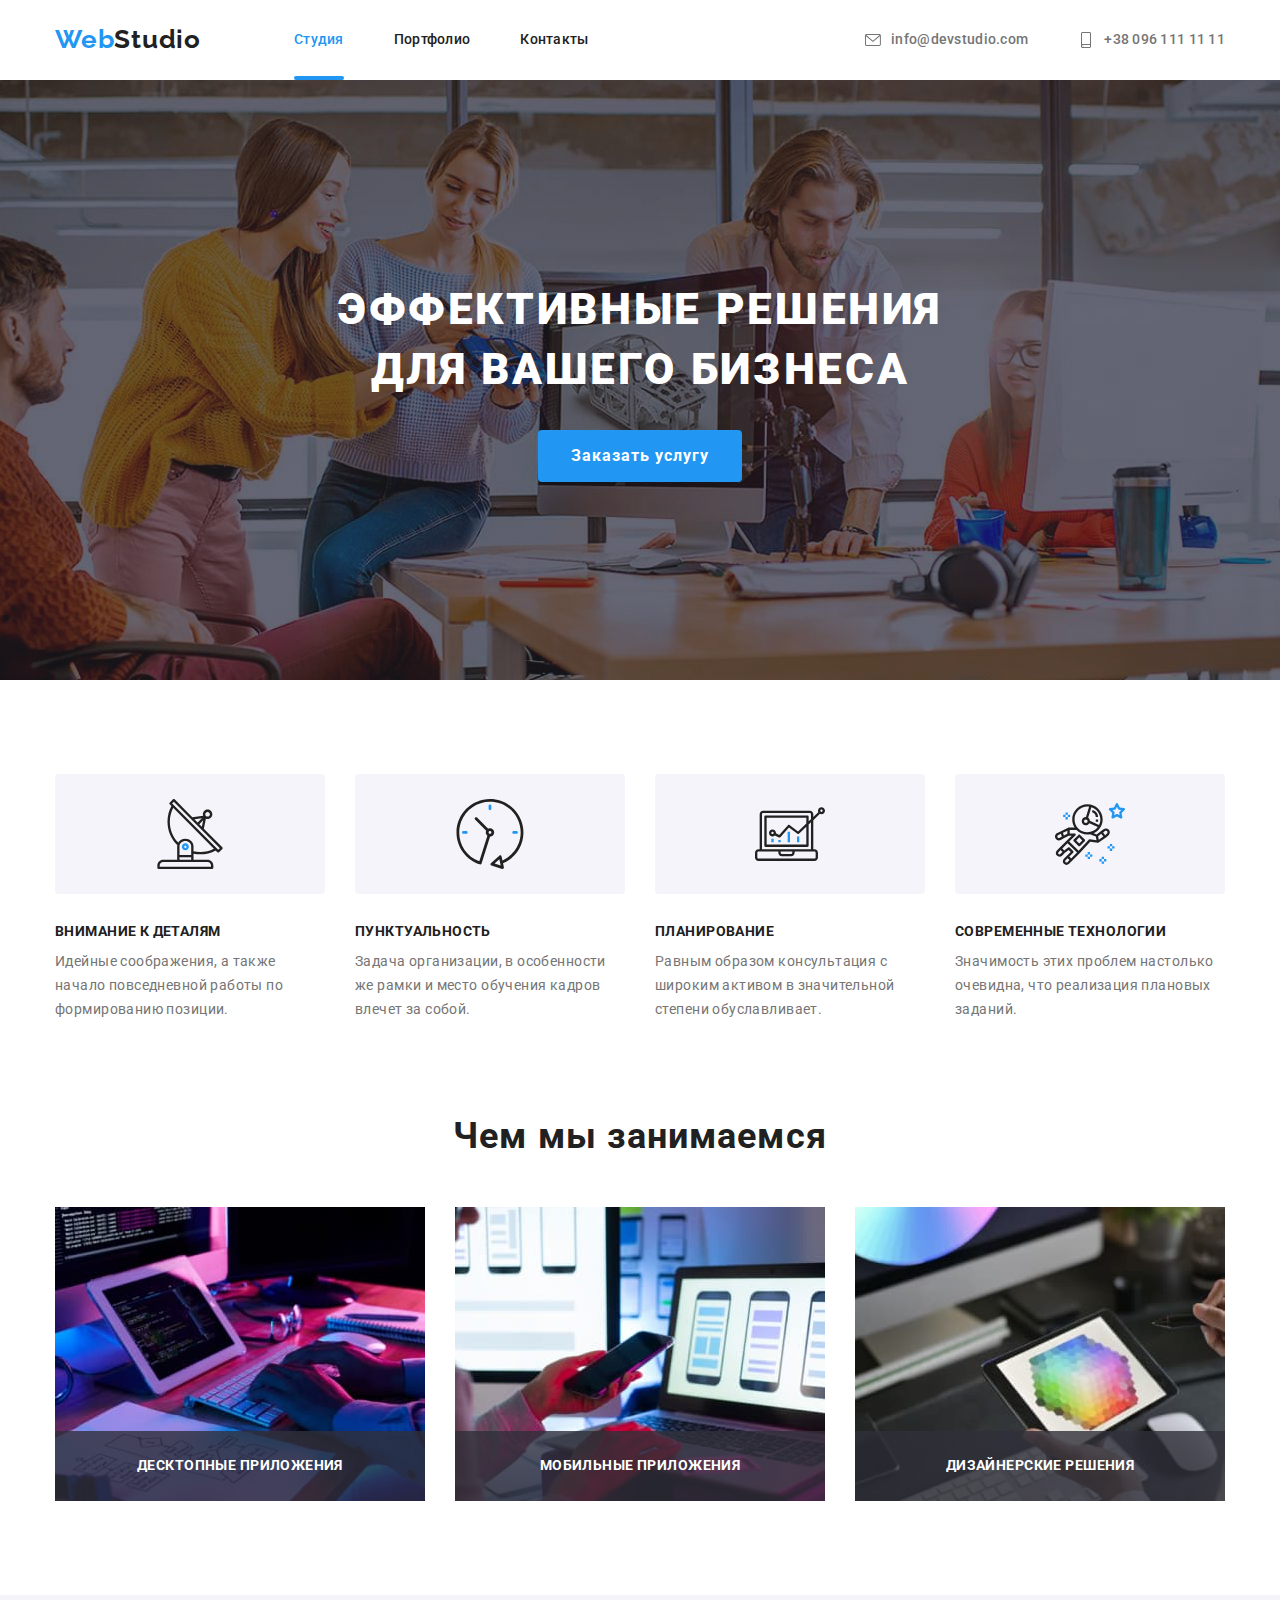
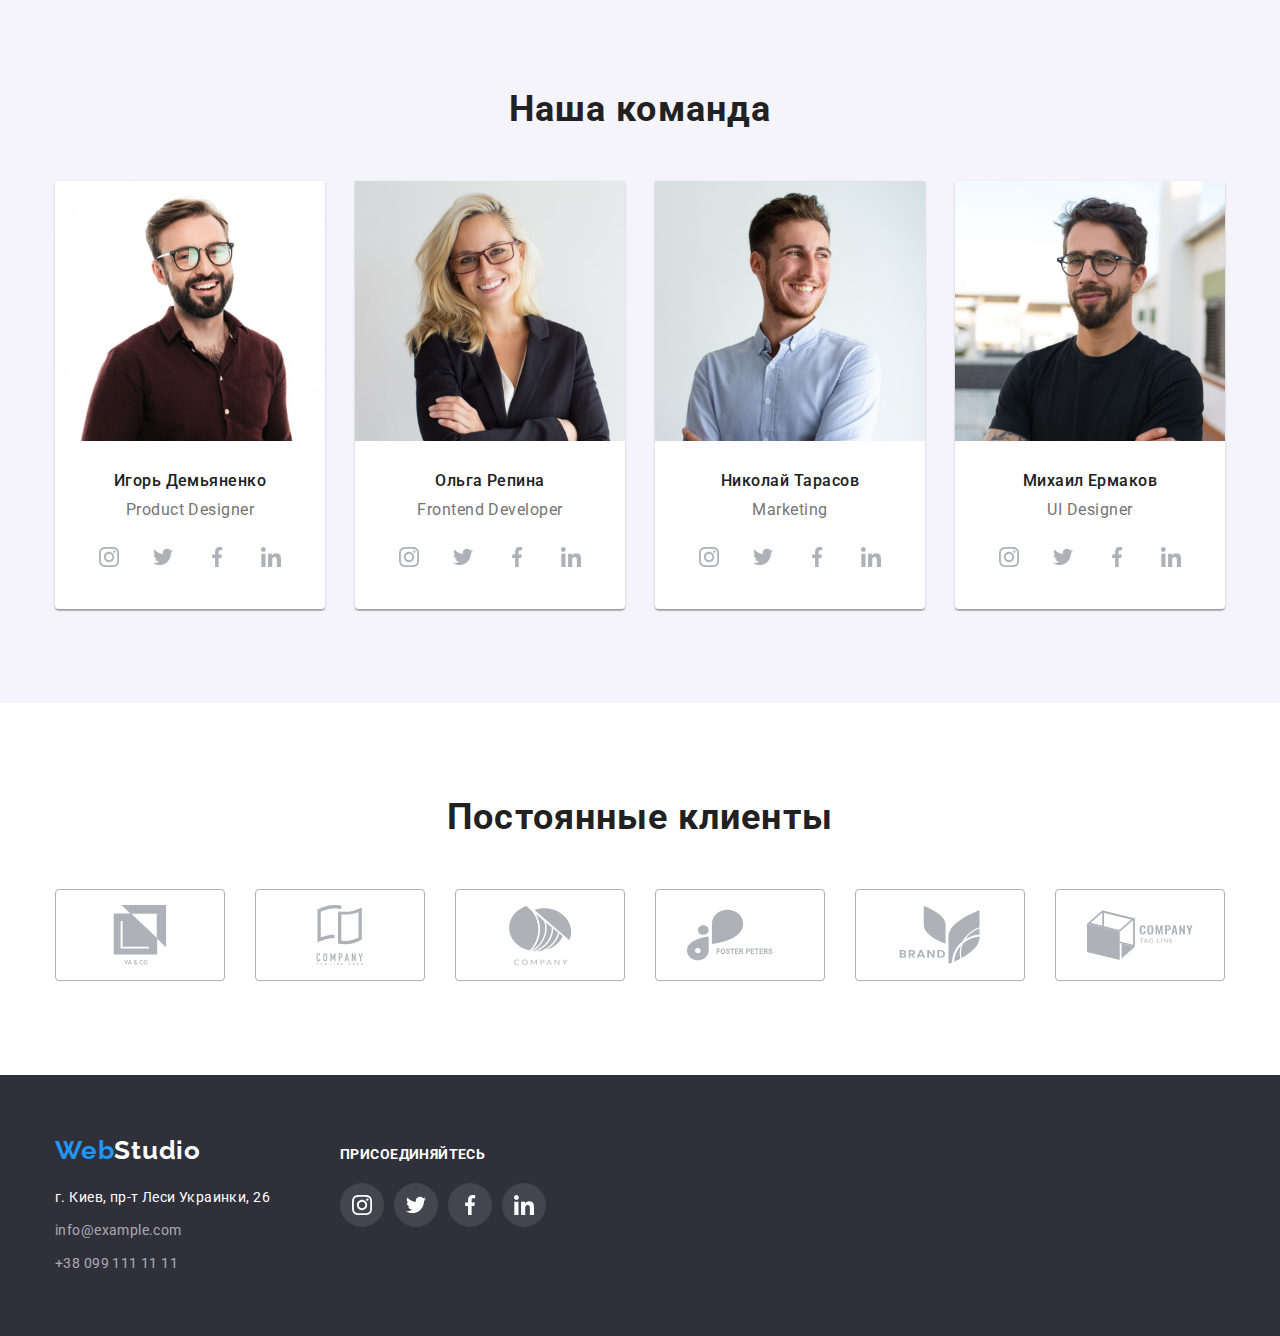
==== index.html @ 3526ee23 "Добавляет анимацию на карточки" ====
<!DOCTYPE html>
<html lang="ru">
  <head>
    <meta charset="UTF-8" />
    <meta http-equiv="X-UA-Compatible" content="IE=edge" />
    <meta name="viewport" content="width=device-width, initial-scale=1.0" />
    <link rel="preconnect" href="https://fonts.googleapis.com" />
    <link rel="preconnect" href="https://fonts.gstatic.com" crossorigin />
    <link
      href="https://fonts.googleapis.com/css2?family=Raleway:wght@700&family=Roboto:wght@400;500;700;900&display=swap"
      rel="stylesheet"
    />
    <link rel="stylesheet" href="./css/reset.css" />
    <link
      rel="stylesheet"
      href="https://cdnjs.cloudflare.com/ajax/libs/modern-normalize/1.1.0/modern-normalize.min.css"
      integrity="sha512-wpPYUAdjBVSE4KJnH1VR1HeZfpl1ub8YT/NKx4PuQ5NmX2tKuGu6U/JRp5y+Y8XG2tV+wKQpNHVUX03MfMFn9Q=="
      crossorigin="anonymous"
      referrerpolicy="no-referrer"
    />
    <link rel="stylesheet" href="./css/style.css" />
    <title>WebStudio</title>
  </head>
  <body>
    <!-- Шапка сайта -->
    <div class="container">
      <header class="nav">
        <nav class="nav-logo">
          <a href="./index.html" class="logo link"
            >Web<span class="logoblack">Studio</span></a
          >
          <ul class="site-nav list">
            <li class="item">
              <a href="./index.html" class="link current">Студия</a>
            </li>
            <li class="item">
              <a href="./portfolio.html" class="link">Портфолио</a>
            </li>
            <li class="item"><a href="" class="link">Контакты</a></li>
          </ul>
        </nav>
        <ul class="site-nav-contacts list">
          <li class="item">
            <a href="" class="link"
              ><svg class="link-item">
                <use href="./images/sprite.svg#icon-envelope"></use></svg
              >info@devstudio.com</a
            >
          </li>
          <li class="item">
            <a href="" class="link"
              ><svg class="link-item">
                <use href="./images/sprite.svg#icon-smartphone"></use></svg
              >+38 096 111 11 11</a
            >
          </li>
        </ul>
      </header>
    </div>
    <main>
      <!-- Секция HERO -->
      <section class="promo">
        <div class="container">
          <h1 class="headline">Эффективные решения для вашего бизнеса</h1>
          <button type="button" class="btn-hero">Заказать услугу</button>
        </div>
      </section>
      <!-- Преимущества -->
      <section class="features">
        <div class="container">
          <h2 class="visually-hidden">Особенности</h2>
          <ul class="list">
            <li class="features-item">
              <div class="features-bg">
                <svg class="features-card">
                  <use href="./images/sprite.svg#icon-antenna"></use>
                </svg>
              </div>
              <h3 class="title">Внимание к деталям</h3>
              <p class="text">
                Идейные соображения, а также начало повседневной работы по
                формированию позиции.
              </p>
            </li>

            <li class="features-item">
              <div class="features-bg">
                <svg class="features-card">
                  <use href="./images/sprite.svg#icon-clock"></use>
                </svg>
              </div>
              <h3 class="title">Пунктуальность</h3>
              <p class="text">
                Задача организации, в особенности же рамки и место обучения
                кадров влечет за собой.
              </p>
            </li>

            <li class="features-item">
              <div class="features-bg">
                <svg class="features-card">
                  <use href="./images/sprite.svg#icon-diagram"></use>
                </svg>
              </div>
              <h3 class="title">Планирование</h3>
              <p class="text">
                Равным образом консультация с широким активом в значительной
                степени обуславливает.
              </p>
            </li>

            <li class="features-item">
              <div class="features-bg">
                <svg class="features-card">
                  <use href="./images/sprite.svg#icon-astronaut"></use>
                </svg>
              </div>
              <h3 class="title">Современные технологии</h3>
              <p class="text">
                Значимость этих проблем настолько очевидна, что реализация
                плановых заданий.
              </p>
            </li>
          </ul>
        </div>
      </section>
      <!-- Чем занимаемся -->
      <section class="activity">
        <div class="container">
          <h2 class="section-title">Чем мы занимаемся</h2>
          <ul class="section-product list">
            <li class="item">
              <a href=""
                ><img src="./images/box-1.jpg" alt="Поддержка" />
                <p class="item-text">Десктопные приложения</p>
              </a>
            </li>
            <li class="item">
              <a href=""
                ><img src="./images/box-2.jpg" alt="Модернизация" />
                <p class="item-text">Мобильные приложения</p>
              </a>
            </li>
            <li class="item">
              <a href=""><img src="./images/box-3.jpg" alt="Оптимизация" /> </a>
              <p class="item-text">Дизайнерские решения</p>
            </li>
          </ul>
        </div>
      </section>
      <!-- Команда -->
      <section class="team">
        <div class="container">
          <h2 class="section-title">Наша команда</h2>
          <ul class="team-roll list">
            <li class="team-list">
              <div class="taem-thumb">
                <img src="./images/img-1.jpg" alt="Игорь Демьяненко" />
              </div>
              <div class="team-content">
                <h3 class="title">Игорь Демьяненко</h3>
                <p lang="en" class="text">Product Designer</p>
                <ul class="team-social social-list list">
                  <li class="item">
                    <a href="" class="social-link"
                      ><svg class="social-icon">
                        <use
                          href="./images/sprite.svg#icon-instagram"
                        ></use></svg
                    ></a>
                  </li>
                  <li class="item">
                    <a href="" class="social-link"
                      ><svg class="social-icon">
                        <use href="./images/sprite.svg#icon-twitter"></use></svg
                    ></a>
                  </li>
                  <li class="item">
                    <a href="" class="social-link"
                      ><svg class="social-icon">
                        <use
                          href="./images/sprite.svg#icon-facebook"
                        ></use></svg
                    ></a>
                  </li>
                  <li class="item">
                    <a href="" class="social-link"
                      ><svg class="social-icon">
                        <use
                          href="./images/sprite.svg#icon-linkedin"
                        ></use></svg
                    ></a>
                  </li>
                </ul>
              </div>
            </li>

            <li class="team-list">
              <div class="team-thumb">
                <img src="./images/img-2.jpg" alt="Ольга Репина" />
              </div>
              <div class="team-content">
                <h3 class="title">Ольга Репина</h3>
                <p lang="en" class="text">Frontend Developer</p>
                <ul class="team-social social-list list">
                  <li class="item">
                    <a href="" class="social-link"
                      ><svg class="social-icon">
                        <use
                          href="./images/sprite.svg#icon-instagram"
                        ></use></svg
                    ></a>
                  </li>
                  <li class="item">
                    <a href="" class="social-link"
                      ><svg class="social-icon">
                        <use href="./images/sprite.svg#icon-twitter"></use></svg
                    ></a>
                  </li>
                  <li class="item">
                    <a href="" class="social-link"
                      ><svg class="social-icon">
                        <use
                          href="./images/sprite.svg#icon-facebook"
                        ></use></svg
                    ></a>
                  </li>
                  <li class="item">
                    <a href="" class="social-link"
                      ><svg class="social-icon">
                        <use
                          href="./images/sprite.svg#icon-linkedin"
                        ></use></svg
                    ></a>
                  </li>
                </ul>
              </div>
            </li>

            <li class="team-list">
              <div class="team-thumb">
                <img src="./images/img-3.jpg" alt="Николай Тарасов" />
              </div>
              <div class="team-content">
                <h3 class="title">Николай Тарасов</h3>
                <p lang="en" class="text">Marketing</p>
                <ul class="team-social social-list list">
                  <li class="item">
                    <a href="" class="social-link"
                      ><svg class="social-icon">
                        <use
                          href="./images/sprite.svg#icon-instagram"
                        ></use></svg
                    ></a>
                  </li>
                  <li class="item">
                    <a href="" class="social-link"
                      ><svg class="social-icon">
                        <use href="./images/sprite.svg#icon-twitter"></use></svg
                    ></a>
                  </li>
                  <li class="item">
                    <a href="" class="social-link"
                      ><svg class="social-icon">
                        <use
                          href="./images/sprite.svg#icon-facebook"
                        ></use></svg
                    ></a>
                  </li>
                  <li class="item">
                    <a href="" class="social-link"
                      ><svg class="social-icon">
                        <use
                          href="./images/sprite.svg#icon-linkedin"
                        ></use></svg
                    ></a>
                  </li>
                </ul>
              </div>
            </li>

            <li class="team-list">
              <div class="team-thumb">
                <img src="./images/img-4.jpg" alt="Михаил Ермаков" />
              </div>
              <div class="team-content">
                <h3 class="title">Михаил Ермаков</h3>
                <p lang="en" class="text">UI Designer</p>
                <ul class="team-social social-list list">
                  <li class="item">
                    <a href="" class="social-link"
                      ><svg class="social-icon">
                        <use
                          href="./images/sprite.svg#icon-instagram"
                        ></use></svg
                    ></a>
                  </li>
                  <li class="item">
                    <a href="" class="social-link"
                      ><svg class="social-icon">
                        <use href="./images/sprite.svg#icon-twitter"></use></svg
                    ></a>
                  </li>
                  <li class="item">
                    <a href="" class="social-link"
                      ><svg class="social-icon">
                        <use
                          href="./images/sprite.svg#icon-facebook"
                        ></use></svg
                    ></a>
                  </li>
                  <li class="item">
                    <a href="" class="social-link"
                      ><svg class="social-icon">
                        <use
                          href="./images/sprite.svg#icon-linkedin"
                        ></use></svg
                    ></a>
                  </li>
                </ul>
              </div>
            </li>
          </ul>
        </div>
      </section>
      <section class="clients">
        <div class="container">
          <h2 class="section-title">Постоянные клиенты</h2>
          <ul class="clients-list list">
            <li class="client-item">
              <a href="" class="clients-link"
                ><svg class="clients-card">
                  <use href="./images/sprite.svg#icon-company-1"></use></svg
              ></a>
            </li>

            <li class="client-item">
              <a href="" class="clients-link"
                ><svg class="clients-card">
                  <use href="./images/sprite.svg#icon-company-2"></use></svg
              ></a>
            </li>

            <li class="client-item">
              <a href="" class="clients-link"
                ><svg class="clients-card">
                  <use href="./images/sprite.svg#icon-company-4"></use></svg
              ></a>
            </li>

            <li class="client-item">
              <a href="" class="clients-link"
                ><svg class="clients-card">
                  <use href="./images/sprite.svg#icon-company-3"></use></svg
              ></a>
            </li>

            <li class="client-item">
              <a href="" class="clients-link"
                ><svg class="clients-card">
                  <use href="./images/sprite.svg#icon-company-5"></use></svg
              ></a>
            </li>

            <li class="client-item">
              <a href="" class="clients-link"
                ><svg class="clients-card">
                  <use href="./images/sprite.svg#icon-company-6"></use></svg
              ></a>
            </li>
          </ul>
        </div>
      </section>
    </main>
    <!-- Футер -->
    <footer class="footer">
      <div class="container wrap">
        <div class="footer-left">
          <a href="./index.html" class="logo link"
            >Web<span class="logo-white">Studio</span></a
          >
          <address>
            <ul class="address-list list">
              <li class="address-item">
                <a href="" class="link address-contact map"
                  >г. Киев, пр-т Леси Украинки, 26</a
                >
              </li>
              <li class="address-item">
                <a href="mailto:info@example.com" class="link address-contact"
                  >info@example.com</a
                >
              </li>
              <li class="address-item">
                <a href="tel:+380991111111" class="link address-contact"
                  >+38 099 111 11 11</a
                >
              </li>
            </ul>
          </address>
        </div>
        <div class="footer-right">
          <h2 class="visually-hidden">Соцсети</h2>
          <h3 class="title">Присоединяйтесь</h3>
          <ul class="team-social social-list list">
            <li class="item">
              <a href="" class="social-link"
                ><svg class="social-icon">
                  <use href="./images/sprite.svg#icon-instagram"></use></svg
              ></a>
            </li>
            <li class="item">
              <a href="" class="social-link"
                ><svg class="social-icon">
                  <use href="./images/sprite.svg#icon-twitter"></use></svg
              ></a>
            </li>
            <li class="item">
              <a href="" class="social-link"
                ><svg class="social-icon">
                  <use href="./images/sprite.svg#icon-facebook"></use></svg
              ></a>
            </li>
            <li class="item">
              <a href="" class="social-link"
                ><svg class="social-icon">
                  <use href="./images/sprite.svg#icon-linkedin"></use></svg
              ></a>
            </li>
          </ul>
        </div>
      </div>
    </footer>
  </body>
</html>
---- css/style.css ----
:root {
  /* -----Цветовые переменные----- */
  --primary-text-color: #212121;
  --secondary-text-color: #757575;
  --accent-color: #2196f3;
  --heading-color: #ffffff;
  --footer-color: #2f303a;
  --footer-address: rgba(255, 255, 255, 0.6);
  --background-filter: #f5f4fa;
  /* -----Числовые переменные----- */
  --body-padding: 15px;
  --section-padding: 94px;
  --card-set-gap: 30px;
}

body {
  color: var(--primary-text-color);
  font-family: Roboto, sans-serif;
}

img {
  display: block;
  max-width: 100%;
  height: auto;
}

.visually-hidden {
  position: absolute;
  width: 1px;
  height: 1px;
  margin: -1px;
  padding: 0;
  overflow: hidden;
  border: 0;
  clip: rect(0 0 0 0);
}

.container {
  width: 1200px;
  padding-left: var(--body-padding);
  padding-right: var(--body-padding);
  margin-left: auto;
  margin-right: auto;
}

.list {
  padding: 0;
  margin: 0;
  list-style: none;
}

.link {
  text-decoration: none;
  cursor: pointer;
}

/* -----Хедер----- */
/* -----Лого----- */

.nav {
  display: flex;
  align-items: center;
}

.nav-logo {
  display: flex;
}

.nav-logo .link {
  padding-top: 24px;
  padding-bottom: 25px;
}

.logo {
  color: var(--accent-color);
  font-family: Raleway;
  font-weight: 700;
  font-size: 26px;
  line-height: 1.2;
  letter-spacing: 0.03em;
}

.logo .logoblack {
  color: var(--primary-text-color);
}

.logo .logo-white {
  color: var(--heading-color);
}
/* -----Навигация----- */
.site-nav {
  display: flex;
  margin-left: 93px;
}

.site-nav .item + .item {
  margin-left: 50px;
}

.site-nav .link {
  position: relative;
  display: block;
  padding-top: 32px;
  padding-bottom: 32px;

  transition: color 250ms cubic-bezier(0.4, 0, 0.2, 1);

  color: var(--primary-text-color);
  font-weight: 500;
  font-size: 14px;
  line-height: 1.14;
  letter-spacing: 0.02em;
}

.site-nav .link.current {
  color: var(--accent-color);
}

.site-nav .link.current::after {
  position: absolute;
  left: 0;
  bottom: 0;
  content: "";
  width: 100%;
  height: 4px;
  border-radius: 2px;
  background-color: var(--accent-color);
}

.site-nav .link:hover,
.site-nav .link:focus {
  color: var(--accent-color);
}

/* -----Контакты----- */

.site-nav-contacts {
  display: flex;
  margin-left: auto;
}

.site-nav-contacts .item + .item {
  margin-left: 50px;
}

.site-nav-contacts .link {
  display: flex;
  align-items: center;
  padding-top: 32px;
  padding-bottom: 32px;

  transition: color 250ms cubic-bezier(0.4, 0, 0.2, 1);

  color: var(--secondary-text-color);
  font-weight: 500;
  font-size: 14px;
  line-height: 1.14;
  letter-spacing: 0.02em;
}

.link-item {
  width: 16px;
  height: 16px;
  fill: var(--secondary-text-color);
  margin-right: 10px;
}

.site-nav-contacts .link:hover,
.site-nav-contacts .link:focus {
  color: var(--accent-color);
}

.site-nav-contacts .link:hover .link-item,
.site-nav-contacts .link:focus .link-item {
  fill: var(--accent-color);
}

/* -----Секция HERO----- */

.promo {
  height: 600px;
  max-width: 1600px;
  margin-left: auto;
  margin-right: auto;
  background-color: var(--footer-color);
  background-image: linear-gradient(
      rgba(47, 48, 58, 0.4),
      rgba(47, 48, 58, 0.4)
    ),
    url(../images/main-bg.jpg);
  background-repeat: no-repeat;
  background-position: center;
  background-size: cover;
  text-align: center;
  padding-top: 200px;
  padding-bottom: 200px;
}

.headline {
  display: block;
  width: 696px;
  margin: 0 auto;

  color: var(--heading-color);
  font-weight: 900;
  font-size: 44px;
  line-height: 1.36;
  text-align: center;
  letter-spacing: 0.06em;
  text-transform: uppercase;
}

.btn-hero {
  display: inline-block;
  border-radius: 4px;
  border: 1px solid transparent;
  padding-top: 10px;
  padding-right: 32px;
  padding-bottom: 10px;
  padding-left: 32px;
  min-width: 200px;
  margin-top: 30px;

  background-color: var(--accent-color);
  color: var(--heading-color);
  font-family: Roboto;
  font-style: normal;
  font-weight: 700;
  font-size: 16px;
  line-height: 1.9;
  letter-spacing: 0.06em;
  align-items: center;
  text-align: center;
}

/* -----Преимущества----- */

.features {
  padding-top: var(--section-padding);
}

.features .list {
  display: flex;
  justify-content: space-between;
}

.features-bg {
  display: flex;
  height: 120px;
  align-items: center;
  justify-content: center;
  background: var(--background-filter);
  border-radius: 4px;
  margin-bottom: 30px;
}

.features-card {
  width: 70px;
  height: 70px;
}

.features-item {
  width: 270px;
}

.features-item .title {
  color: var(--primary-text-color);
  font-weight: 700;
  font-size: 14px;
  line-height: 1.14;
  letter-spacing: 0.03em;
  text-transform: uppercase;
  padding-bottom: 10px;
}

.features-item .text {
  color: var(--secondary-text-color);
  font-size: 14px;
  line-height: 1.7;
  letter-spacing: 0.03em;
}

/* -----Чем занимаемся----- */

.activity {
  padding-top: var(--section-padding);
  padding-bottom: var(--section-padding);
}

.section-title {
  margin-top: 0;
  margin-bottom: 0;
  color: var(--primary-text-color);
  font-weight: 700;
  font-size: 36px;
  line-height: 1.16;
  text-align: center;
  letter-spacing: 0.03em;
}

.section-product {
  display: flex;
  justify-content: space-between;
  margin-top: 50px;
}

.section-product > .item {
  position: relative;
}

.item-text {
  display: flex;
  align-items: center;
  justify-content: center;
  height: 70px;
  width: 100%;

  position: absolute;
  bottom: 0;
  left: 0;

  font-weight: bold;
  font-size: 14px;
  line-height: 1.14;
  text-align: center;
  letter-spacing: 0.03em;
  text-transform: uppercase;
  color: var(--heading-color);

  background: rgba(47, 48, 58, 0.8);
}

/* -----Команда----- */

.team {
  padding-top: var(--section-padding);
  padding-bottom: var(--section-padding);
  background-color: var(--background-filter);
}

.team .section-title {
  margin-bottom: 50px;
}

.team-roll {
  display: flex;
  flex-wrap: wrap;
  margin-top: -50px;
  margin-left: -30px;
}

.team-list {
  flex-basis: calc(100% / 4 - 30px);
  margin-top: 50px;
  margin-left: 30px;

  box-shadow: 0px 1px 3px rgba(0, 0, 0, 0.12), 0px 1px 1px rgba(0, 0, 0, 0.14),
    0px 2px 1px rgba(0, 0, 0, 0.2);
  border-radius: 0px 0px 4px 4px;
  overflow: hidden;
}

.team-content {
  text-align: center;
  padding-top: 30px;
  padding-bottom: 30px;

  background-color: var(--heading-color);
}

.team-list .title {
  margin-bottom: 10px;

  color: var(--primary-text-color);
  font-weight: 500;
  font-size: 16px;
  line-height: 1.19;
  letter-spacing: 0.03em;
}

.team-list .text {
  color: var(--secondary-text-color);
  font-size: 16px;
  line-height: 1.19;
  letter-spacing: 0.03em;
  margin-bottom: 16px;
}

.team-social {
  display: flex;
  justify-content: center;
}

.social-list .item {
  width: 44px;
  height: 44px;
}

.social-list .item + .item {
  margin-left: 10px;
}

.social-link {
  display: flex;
  align-items: center;
  justify-content: center;

  width: 100%;
  height: 100%;
  border-radius: 50%;

  transition: background-color 250ms cubic-bezier(0.4, 0, 0.2, 1);
}

.social-link:focus,
.social-link:hover {
  background-color: var(--accent-color);
}

.social-icon {
  width: 20px;
  height: 20px;
  fill: #afb1b8;

  transition: fill 250ms cubic-bezier(0.4, 0, 0.2, 1);
}

.social-link:focus .social-icon,
.social-link:hover .social-icon {
  fill: var(--heading-color);
}

/* -----Клиенты----- */

.clients {
  padding-top: var(--section-padding);
  padding-bottom: var(--section-padding);
}

.clients-list {
  display: flex;
  flex-direction: row;
  margin-top: 50px;
}

.client-item + .client-item {
  margin-left: 30px;
}

.clients-link {
  display: flex;
  justify-content: space-around;
  align-items: center;
  width: 170px;
  height: 92px;
  border: 1px solid #afb1b8;
  box-sizing: border-box;
  border-radius: 4px;

  transition: border 250ms cubic-bezier(0.4, 0, 0.2, 1);
}

.clients-link:hover,
.clients-link:focus {
  border: 1px solid var(--accent-color);
}

.clients-card {
  align-items: center;
  width: 106px;
  height: 60px;
  fill: #afb1b8;
}

/* -----Футтер----- */

.footer {
  background-color: var(--footer-color);
  padding-top: 60px;
  padding-bottom: 60px;
}

.wrap {
  display: flex;
  align-items: baseline;
}

.footer-left {
  margin-right: 70px;
}

.footer .logo {
  display: block;
  margin-bottom: 20px;
}

.address-list {
  display: flex;
  flex-direction: column;
}

.address-contact {
  color: var(--footer-address);
  font-style: normal;
  font-size: 14px;
  line-height: 1.71;
  letter-spacing: 0.03em;

  transition: color 250ms cubic-bezier(0.4, 0, 0.2, 1);
}

.map {
  color: var(--heading-color);
}

.address-list .address-item + .address-item {
  margin-top: 9px;
}

.address-contact:hover,
.address-contact:focus {
  color: var(--heading-color);
}

.footer-right > .title {
  color: var(--heading-color);
  font-weight: 700;
  font-size: 14px;
  line-height: 1.14;
  letter-spacing: 0.03em;
  text-transform: uppercase;
  margin-bottom: 20px;
}

.footer-right .social-link {
  background-color: rgba(255, 255, 255, 0.1);
}

.footer-right .social-link:hover,
.footer-right .social-link:focus {
  background-color: var(--accent-color);
}

.footer-right .social-icon {
  fill: #ffffff;
}

/* -----ВТОРАЯ СТРАНИЦА----- */

/* -----Фильтр----- */
.card-container {
  border-top: 1px solid #ececec;
  padding-top: var(--section-padding);
  padding-bottom: var(--section-padding);
}

.filter-list {
  display: flex;
  justify-content: center;
  margin-bottom: 50px;
}

.filter-list .item {
  display: inline-block;
}

.filter-list .item + .item {
  margin-left: 8px;
}

.btn-filter {
  display: inline-block;
  background-color: var(--background-filter);
  height: 38px;
  border-radius: 4px;
  border: 1px solid transparent;
  padding: 6px 22px;

  font-family: Roboto;
  font-style: normal;
  font-weight: 500;
  font-size: 16px;
  line-height: 1.62;
  text-align: center;
  letter-spacing: 0.03em;

  transition: background-color 250ms cubic-bezier(0.4, 0, 0.2, 1),
    color 250ms cubic-bezier(0.4, 0, 0.2, 1),
    box-shadow 250ms cubic-bezier(0.4, 0, 0.2, 1);
}

.btn-filter:hover,
.btn-filter:focus {
  background-color: var(--accent-color);
  color: var(--background-filter);
  box-shadow: 0px 3px 1px rgba(0, 0, 0, 0.1), 0px 1px 2px rgba(0, 0, 0, 0.08),
    0px 2px 2px rgba(0, 0, 0, 0.12);
}

/* -----Карточки----- */

.card-set {
  display: flex;
  flex-wrap: wrap;
  margin-top: calc(-1 * var(--card-set-gap));
  margin-left: calc(-1 * var(--card-set-gap));
}

.card-set .item {
  display: flex;
  flex-direction: column;
  flex-basis: calc(100% / 3 - var(--card-set-gap));
  margin-top: var(--card-set-gap);
  margin-left: var(--card-set-gap);
  width: 370px;
  border: 1px solid #eeeeee;

  transition: box-shadow 250ms cubic-bezier(0.4, 0, 0.2, 1);
}

.card-set .item:hover {
  box-shadow: 0px 1px 1px rgba(0, 0, 0, 0.12), 0px 4px 4px rgba(0, 0, 0, 0.06),
    1px 4px 6px rgba(0, 0, 0, 0.16);
}

.envelope {
  position: relative;
  overflow: hidden;
}

.item-owerlay {
  position: absolute;
  width: 370px;
  padding: 63px 24px;
  transition: transform 250ms cubic-bezier(0.4, 0, 0.2, 1),
    opacity 250ms cubic-bezier(0.4, 0, 0.2, 1);

  font-size: 18px;
  line-height: 1.55;
  letter-spacing: 0.03em;
  color: var(--heading-color);
  background: rgba(33, 150, 243, 0.9);

  pointer-events: none;
}

.card-set .item:hover .item-owerlay {
  transform: translateY(-100%);
}

.card-content {
  padding: 20px 24px;
}

.card-content .title {
  color: var(--primary-text-color);
  font-weight: 700;
  font-size: 18px;
  line-height: 2;
  letter-spacing: 0.06em;
  margin-bottom: 4px;
}

.card-content .text {
  color: var(--secondary-text-color);
  font-weight: 400;
  font-size: 16px;
  line-height: 1.87;
  letter-spacing: 0.03em;
}
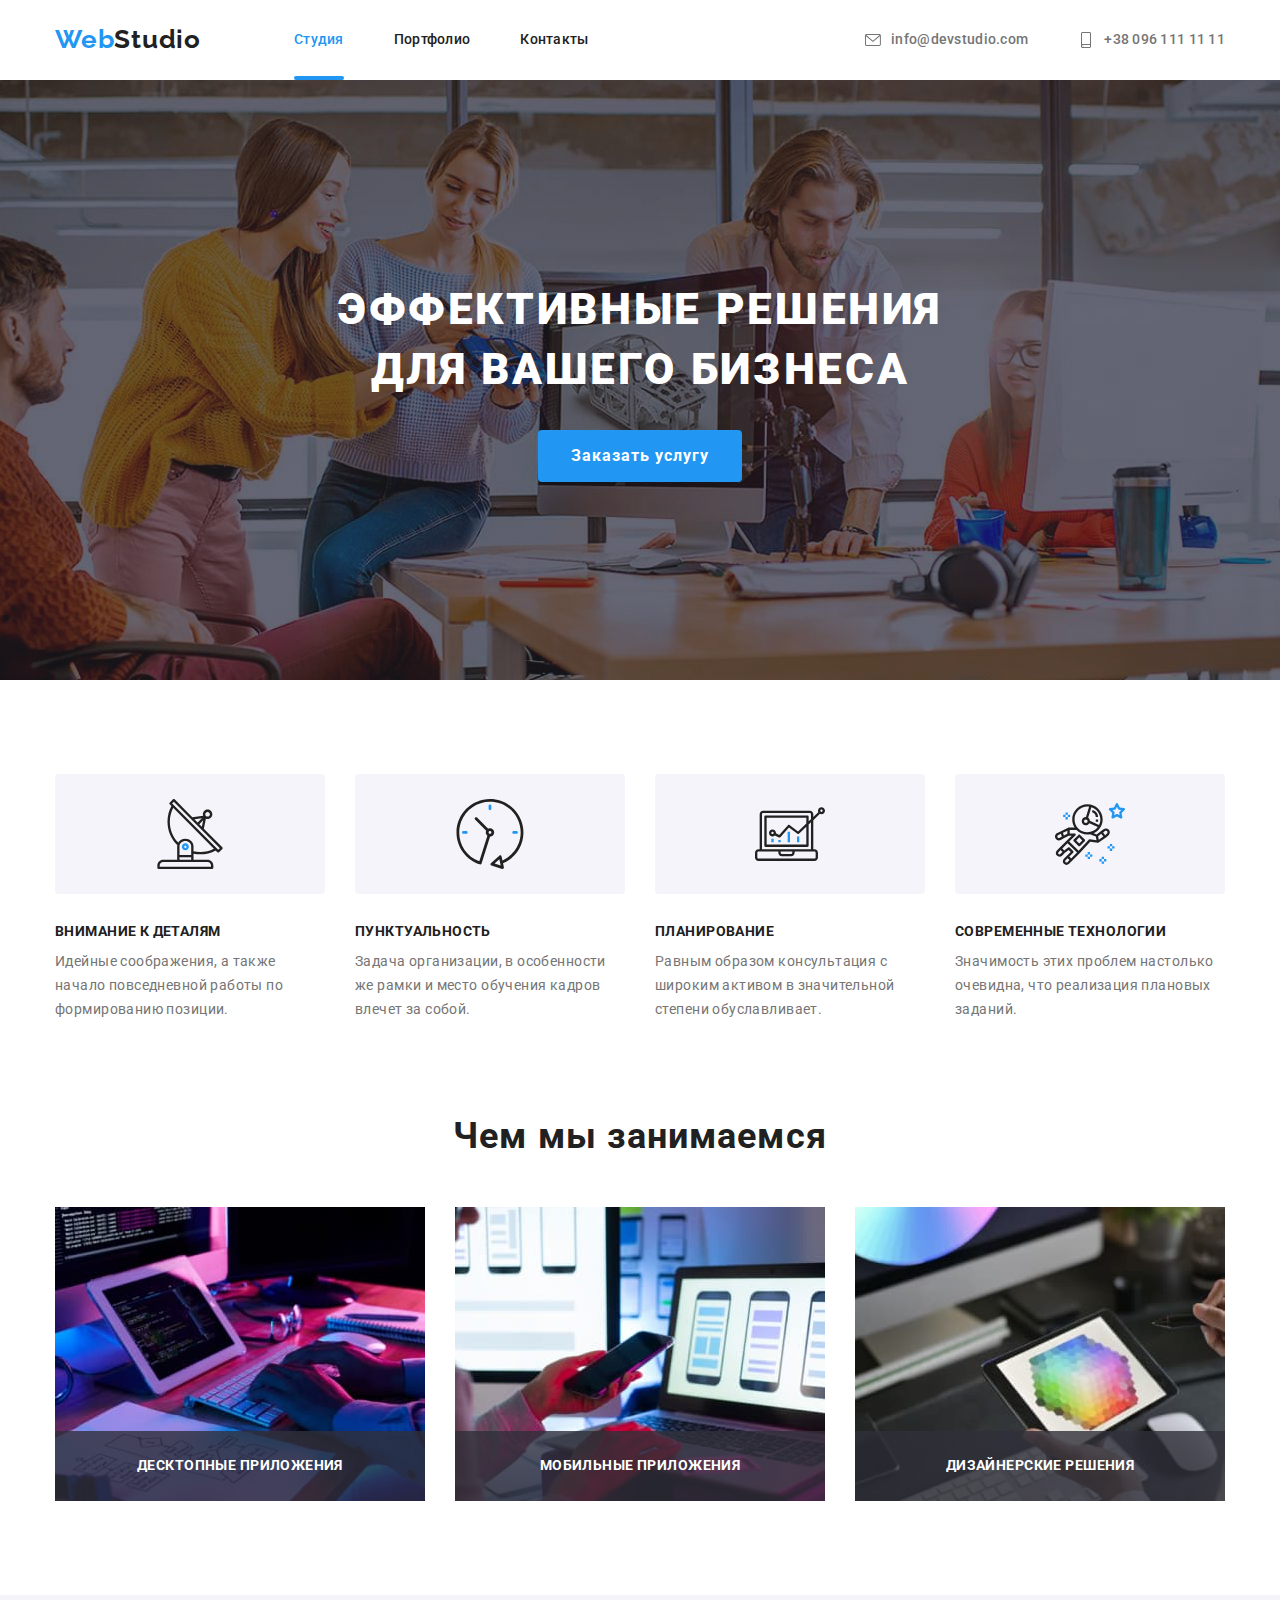
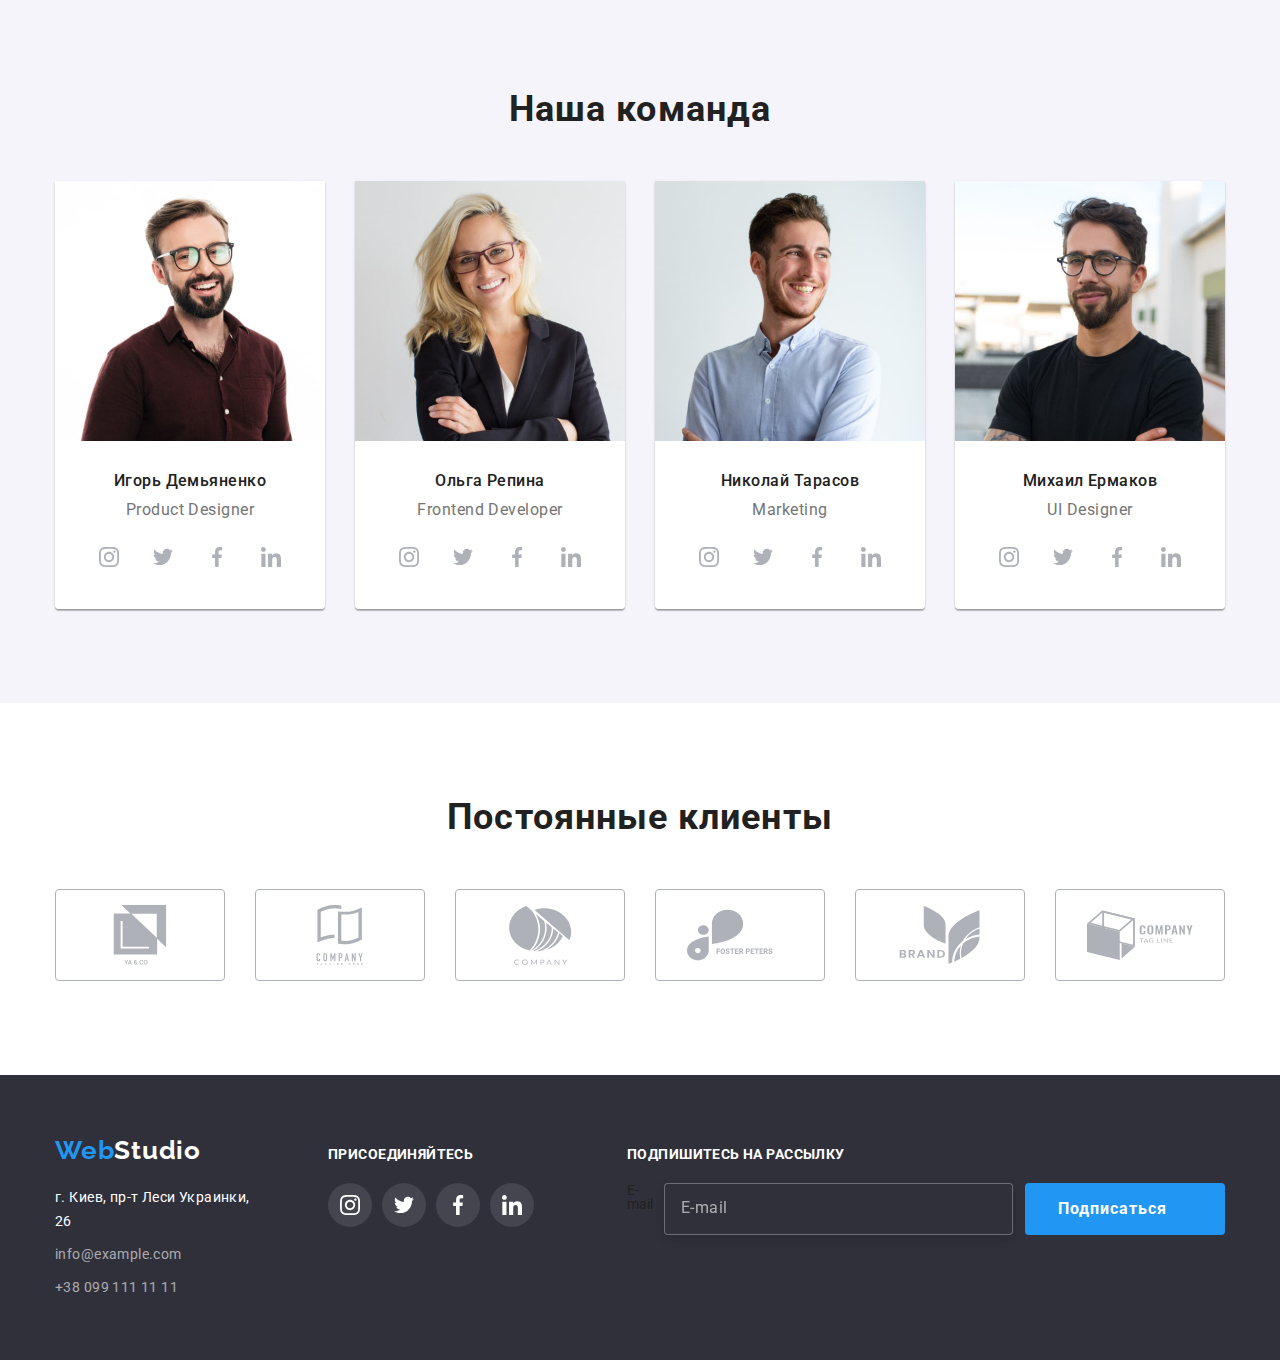
==== commit ce323324: "Форма в футере" ====
--- a/index.html
+++ b/index.html
@@ -62,7 +62,9 @@
       <section class="promo">
         <div class="container">
           <h1 class="headline">Эффективные решения для вашего бизнеса</h1>
-          <button type="button" class="btn-hero">Заказать услугу</button>
+          <button type="button" class="btn-hero" data-modal-open>
+            Заказать услугу
+          </button>
         </div>
       </section>
       <!-- Преимущества -->
@@ -323,6 +325,7 @@
           </ul>
         </div>
       </section>
+      <!-- Клиенты -->
       <section class="clients">
         <div class="container">
           <h2 class="section-title">Постоянные клиенты</h2>
@@ -429,7 +432,27 @@
             </li>
           </ul>
         </div>
+        <form class="subscribe">
+          <b class="subscribe-heading">Подпишитесь на рассылку</b>
+          <div class="subscribe-field">
+            <label for="mail">E-mail</label>
+            <input type="email" name="mail" id="mail" placeholder="E-mail" />
+            <button type="submit" class="btn-subscribe">Подписаться</button>
+          </div>
+        </form>
       </div>
     </footer>
+    <div class="backdrop is-hidden" data-modal>
+      <div class="modal">
+        <button type="button" class="btn-modal" data-modal-close>
+          <a href="" class="btn-modal-close link">
+            <svg class="close">
+              <use href="./images/sprite.svg#icon-vector"></use>
+            </svg>
+          </a>
+        </button>
+      </div>
+    </div>
+    <script src="./js/modal.js"></script>
   </body>
 </html>
--- a/css/style.css
+++ b/css/style.css
@@ -54,6 +54,53 @@
   cursor: pointer;
 }
 
+.backdrop {
+  position: fixed;
+  top: 0;
+  left: 0;
+  width: 100%;
+  height: 100%;
+  background: rgba(0, 0, 0, 0.2);
+}
+
+.is-hidden {
+  opacity: 0;
+  pointer-events: none;
+}
+
+.modal {
+  position: absolute;
+  width: 530px;
+  height: 590px;
+  top: 50%;
+  left: 50%;
+  transform: translate(-50%, -50%);
+  background: #ffffff;
+  box-shadow: 0px 1px 3px rgba(0, 0, 0, 0.12), 0px 1px 1px rgba(0, 0, 0, 0.14),
+    0px 2px 1px rgba(0, 0, 0, 0.2);
+  border-radius: 4px;
+}
+
+.btn-modal {
+  display: block;
+  margin-left: auto;
+  margin-top: 8px;
+  margin-right: 8px;
+  padding: 6px;
+  background: #ffffff;
+  border: 1px solid rgba(0, 0, 0, 0.1);
+  border-radius: 20px;
+}
+
+.btn-modal-close {
+  display: flex;
+}
+
+.close {
+  width: 18px;
+  height: 18px;
+}
+
 /* -----Хедер----- */
 /* -----Лого----- */
 
@@ -162,6 +209,9 @@
   width: 16px;
   height: 16px;
   fill: var(--secondary-text-color);
+
+  transition: fill 250ms cubic-bezier(0.4, 0, 0.2, 1);
+
   margin-right: 10px;
 }
 
@@ -460,16 +510,23 @@
   transition: border 250ms cubic-bezier(0.4, 0, 0.2, 1);
 }
 
+.clients-card {
+  align-items: center;
+  width: 106px;
+  height: 60px;
+  fill: #afb1b8;
+
+  transition: fill 250ms cubic-bezier(0.4, 0, 0.2, 1);
+}
+
 .clients-link:hover,
 .clients-link:focus {
   border: 1px solid var(--accent-color);
 }
 
-.clients-card {
-  align-items: center;
-  width: 106px;
-  height: 60px;
-  fill: #afb1b8;
+.clients-link:hover .clients-card,
+.clients-link:focus .clients-card {
+  fill: var(--accent-color);
 }
 
 /* -----Футтер----- */
@@ -543,6 +600,75 @@
 
 .footer-right .social-icon {
   fill: #ffffff;
+}
+
+/* Подписаться */
+
+.subscribe {
+  margin-left: 93px;
+}
+
+.subscribe-field {
+  display: flex;
+}
+
+.subscribe-heading {
+  display: block;
+  font-weight: bold;
+  font-size: 14px;
+  line-height: 1.14;
+  letter-spacing: 0.03em;
+  text-transform: uppercase;
+  color: #ffffff;
+
+  margin-bottom: 20px;
+}
+
+.subscribe-field input {
+  width: 360px;
+  margin-right: 12px;
+  padding-top: 15px;
+  padding-right: 16px;
+  padding-bottom: 15px;
+  padding-left: 16px;
+
+  background-color: var(--footer-color);
+
+  border: 1px solid rgba(255, 255, 255, 0.3);
+  box-sizing: border-box;
+  filter: drop-shadow(0px 4px 4px rgba(0, 0, 0, 0.15));
+  border-radius: 4px;
+}
+
+.subscribe-field input::placeholder {
+  font-style: normal;
+  font-weight: normal;
+  font-size: 16px;
+  line-height: 1.25;
+  letter-spacing: 0.03em;
+  color: rgba(255, 255, 255, 0.6);
+}
+
+.btn-subscribe {
+  display: inline-flex;
+  border-radius: 4px;
+  border: 1px solid transparent;
+  padding-top: 10px;
+  padding-right: 32px;
+  padding-bottom: 10px;
+  padding-left: 32px;
+  min-width: 200px;
+
+  background-color: var(--accent-color);
+  color: var(--heading-color);
+  font-family: Roboto;
+  font-style: normal;
+  font-weight: 700;
+  font-size: 16px;
+  line-height: 1.9;
+  letter-spacing: 0.06em;
+  align-items: center;
+  text-align: center;
 }
 
 /* -----ВТОРАЯ СТРАНИЦА----- */
@@ -630,11 +756,10 @@
 
 .item-owerlay {
   position: absolute;
-  width: 370px;
+  width: 100%;
+  height: 100%;
   padding: 63px 24px;
-  transition: transform 250ms cubic-bezier(0.4, 0, 0.2, 1),
-    opacity 250ms cubic-bezier(0.4, 0, 0.2, 1);
-
+  transition: transform 250ms cubic-bezier(0.4, 0, 0.2, 1);
   font-size: 18px;
   line-height: 1.55;
   letter-spacing: 0.03em;
